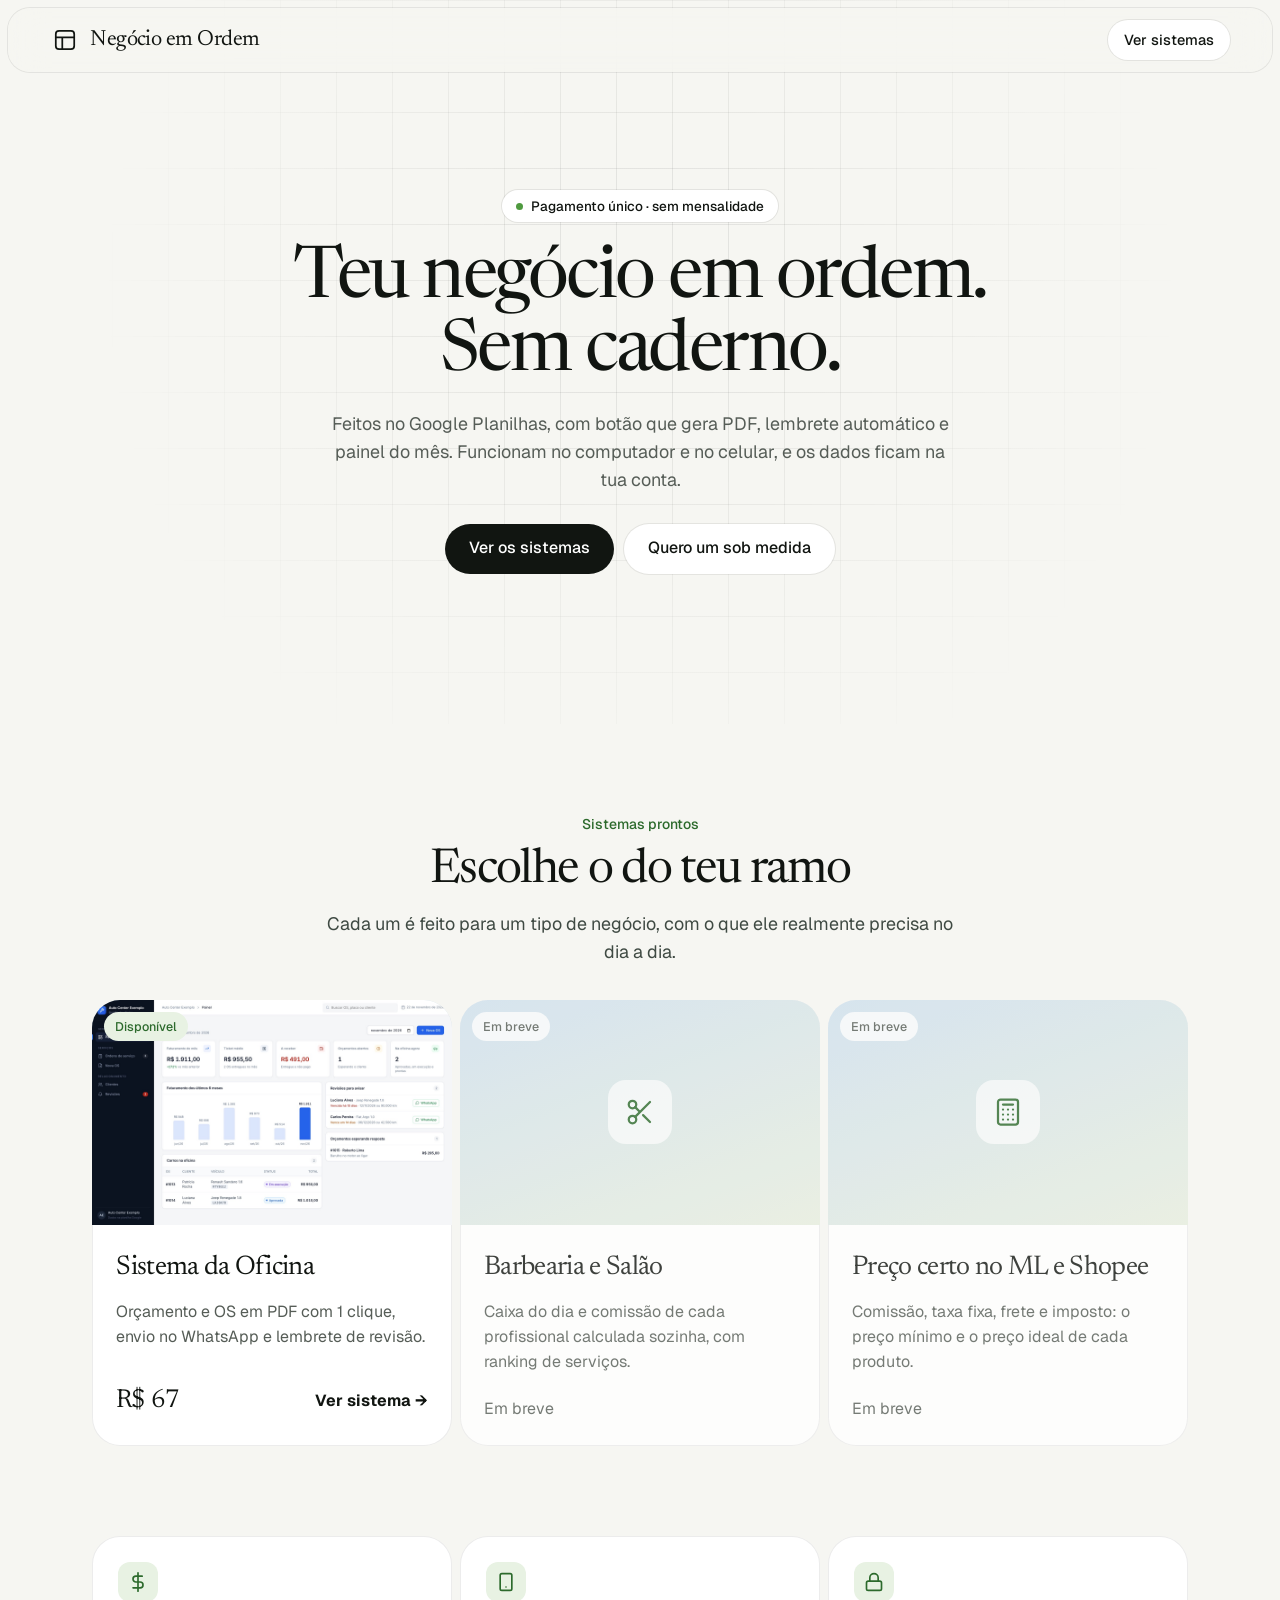
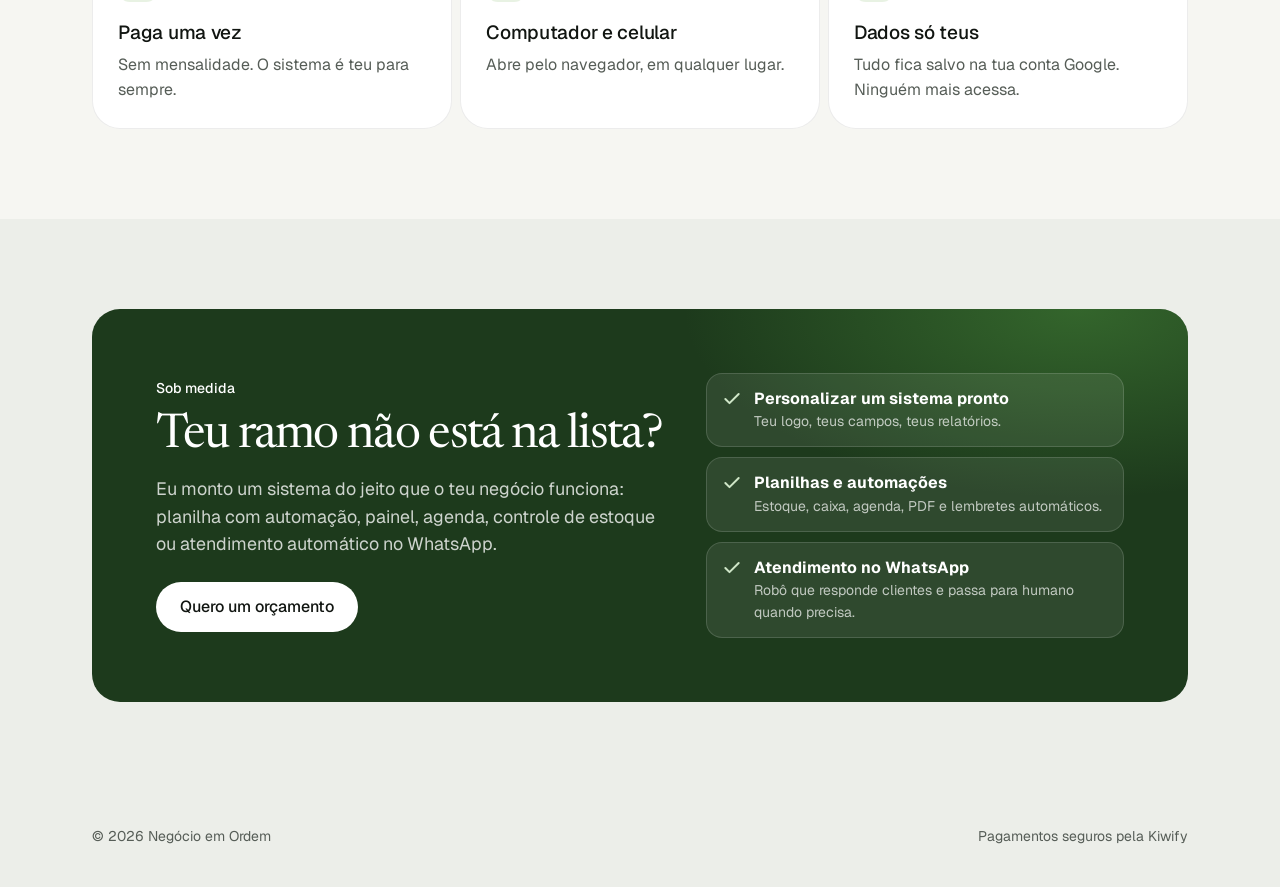
==== index.html @ 4cf7554f "Site Negócio em Ordem: vitrine e página do Sistema da Oficina Co-Authored-By: Claude Opus 5.5 <norep" ====
<!doctype html>
<html lang="pt-BR">
<head>
<meta charset="utf-8">
<meta name="viewport" content="width=device-width,initial-scale=1">
<title>Negócio em Ordem: sistemas prontos em planilha para pequenos negócios</title>
<meta name="description" content="Sistemas simples no Google Planilhas para oficina, salão, barbearia e quem vende online. Pagamento único, sem mensalidade. E sistema sob medida para o teu negócio.">
<link rel="preconnect" href="https://fonts.googleapis.com">
<link href="https://fonts.googleapis.com/css2?family=Newsreader:ital,opsz,wght@0,6..72,400;1,6..72,400&family=Geist:wght@400..600&display=swap" rel="stylesheet">
<link rel="stylesheet" href="estilo.css">
</head>
<body>

<header class="topo"><div class="wrap">
  <a class="marca" href="./"><span class="logo"><svg viewBox="0 0 24 24" fill="none" stroke-width="1.6" stroke-linecap="round" stroke-linejoin="round"><rect x="3.5" y="3.5" width="17" height="17" rx="3"/><path d="M3.5 9.5h17M9.5 20.5v-11"/></svg></span>Negócio em Ordem</a>
  <a class="btn btn-s btn-pq" href="#sistemas">Ver sistemas</a>
</div></header>

<section class="hero"><div class="wrap centro">
  <span class="tag"><i></i>Pagamento único · sem mensalidade</span>
  <h1>Teu negócio em ordem.<br>Sem caderno.</h1>
  <p class="sub">Feitos no Google Planilhas, com botão que gera PDF, lembrete automático e painel do mês. Funcionam no computador e no celular, e os dados ficam na tua conta.</p>
  <div class="acoes" style="justify-content:center">
    <a class="btn btn-p" href="#sistemas">Ver os sistemas</a>
    <a class="btn btn-s" href="#sob-medida">Quero um sob medida</a>
  </div>
</div></section>

<section class="claro" id="sistemas"><div class="wrap">
  <div class="centro" style="margin-bottom:34px">
    <div class="olho">Sistemas prontos</div>
    <h2>Escolhe o do teu ramo</h2>
    <p class="sub">Cada um é feito para um tipo de negócio, com o que ele realmente precisa no dia a dia.</p>
  </div>
  <div class="grade g3">
    <a class="card prod" href="oficina/">
      <div class="thumb"><span class="selo">Disponível</span><img src="oficina/img/oficina/painel.jpg" alt="Sistema da Oficina" loading="lazy"></div>
      <div class="corpo">
        <h3>Sistema da Oficina</h3>
        <p class="mut" style="margin:0">Orçamento e OS em PDF com 1 clique, envio no WhatsApp e lembrete de revisão.</p>
        <div class="rodape"><span class="preco">R$ 67</span><span style="color:var(--azul2);font-weight:700">Ver sistema →</span></div>
      </div>
    </a>
    <div class="card prod off">
      <div class="thumb"><span class="selo breve">Em breve</span><span class="ico"><svg viewBox="0 0 24 24" fill="none" stroke="currentColor" stroke-width="1.8" stroke-linecap="round" stroke-linejoin="round"><circle cx="6" cy="6" r="3"/><circle cx="6" cy="18" r="3"/><path d="M20 4 8.12 15.88M14.47 14.48 20 20M8.12 8.12 12 12"/></svg></span></div>
      <div class="corpo">
        <h3>Barbearia e Salão</h3>
        <p class="mut" style="margin:0">Caixa do dia e comissão de cada profissional calculada sozinha, com ranking de serviços.</p>
        <div class="rodape"><span class="mut">Em breve</span></div>
      </div>
    </div>
    <div class="card prod off">
      <div class="thumb"><span class="selo breve">Em breve</span><span class="ico"><svg viewBox="0 0 24 24" fill="none" stroke="currentColor" stroke-width="1.8" stroke-linecap="round" stroke-linejoin="round"><rect x="4" y="2" width="16" height="20" rx="2"/><path d="M8 6h8M8 10h.01M12 10h.01M16 10h.01M8 14h.01M12 14h.01M16 14h.01M8 18h.01M12 18h.01M16 18h.01"/></svg></span></div>
      <div class="corpo">
        <h3>Preço certo no ML e Shopee</h3>
        <p class="mut" style="margin:0">Comissão, taxa fixa, frete e imposto: o preço mínimo e o preço ideal de cada produto.</p>
        <div class="rodape"><span class="mut">Em breve</span></div>
      </div>
    </div>
  </div>
</div></section>

<section class="claro" style="padding-top:0"><div class="wrap">
  <div class="grade g3">
    <div class="card"><div class="ico"><svg viewBox="0 0 24 24" fill="none" stroke="currentColor" stroke-width="2" stroke-linecap="round" stroke-linejoin="round"><path d="M12 1v22M17 5H9.5a3.5 3.5 0 0 0 0 7h5a3.5 3.5 0 0 1 0 7H6"/></svg></div><h3>Paga uma vez</h3><p class="mut" style="margin:0">Sem mensalidade. O sistema é teu para sempre.</p></div>
    <div class="card"><div class="ico"><svg viewBox="0 0 24 24" fill="none" stroke="currentColor" stroke-width="2" stroke-linecap="round" stroke-linejoin="round"><rect x="5" y="2" width="14" height="20" rx="2"/><path d="M12 18h.01"/></svg></div><h3>Computador e celular</h3><p class="mut" style="margin:0">Abre pelo navegador, em qualquer lugar.</p></div>
    <div class="card"><div class="ico"><svg viewBox="0 0 24 24" fill="none" stroke="currentColor" stroke-width="2" stroke-linecap="round" stroke-linejoin="round"><rect x="3" y="11" width="18" height="11" rx="2"/><path d="M7 11V7a5 5 0 0 1 10 0v4"/></svg></div><h3>Dados só teus</h3><p class="mut" style="margin:0">Tudo fica salvo na tua conta Google. Ninguém mais acessa.</p></div>
  </div>
</div></section>

<section id="sob-medida"><div class="wrap">
  <div class="sob">
    <div>
      <div class="olho" style="color:var(--hl)">Sob medida</div>
      <h2>Teu ramo não está na lista?</h2>
      <p class="sub" style="margin-bottom:24px">Eu monto um sistema do jeito que o teu negócio funciona: planilha com automação, painel, agenda, controle de estoque ou atendimento automático no WhatsApp.</p>
      <a class="btn btn-p" id="btn-sob" href="#">Quero um orçamento</a>
    </div>
    <ul class="lista">
      <li><svg viewBox="0 0 24 24" fill="none" stroke="currentColor" stroke-width="2.4" stroke-linecap="round" stroke-linejoin="round"><path d="M20 6 9 17l-5-5"/></svg><div><b>Personalizar um sistema pronto</b><div class="mut" style="font-size:14px">Teu logo, teus campos, teus relatórios.</div></div></li>
      <li><svg viewBox="0 0 24 24" fill="none" stroke="currentColor" stroke-width="2.4" stroke-linecap="round" stroke-linejoin="round"><path d="M20 6 9 17l-5-5"/></svg><div><b>Planilhas e automações</b><div class="mut" style="font-size:14px">Estoque, caixa, agenda, PDF e lembretes automáticos.</div></div></li>
      <li><svg viewBox="0 0 24 24" fill="none" stroke="currentColor" stroke-width="2.4" stroke-linecap="round" stroke-linejoin="round"><path d="M20 6 9 17l-5-5"/></svg><div><b>Atendimento no WhatsApp</b><div class="mut" style="font-size:14px">Robô que responde clientes e passa para humano quando precisa.</div></div></li>
    </ul>
  </div>
</div></section>

<footer><div class="wrap">
  <span>© 2026 Negócio em Ordem</span>
  <span>Pagamentos seguros pela Kiwify</span>
</div></footer>

<script>
/* === CONFIGURAÇÃO: link do botão "Quero um orçamento" (WhatsApp, Instagram ou formulário) === */
var CONTATO_SOB_MEDIDA = "";
var b = document.getElementById('btn-sob');
if (CONTATO_SOB_MEDIDA) { b.href = CONTATO_SOB_MEDIDA; b.target = '_blank'; }
else { b.addEventListener('click', function (e) { e.preventDefault(); alert('Contato ainda não configurado.'); }); }
</script>
</body>
</html>
---- estilo.css ----
/* Vitrine da marca Negócio em Ordem: mesma identidade da página da Oficina (modelo Prado, Profitize) */
:root{
  --pagina:#eceee9; --papel:#f6f6f2; --tinta:#111511; --tinta-2:#565d57; --tinta-3:#8a918b;
  --fio:rgba(17,21,17,.08); --fio-forte:rgba(17,21,17,.16);
  --verde-900:#1d3a1c; --verde-700:#2c6a2c; --verde-500:#4f9a3f; --verde-200:#cfe6c7; --verde-100:#e8f2e3;
  --serifa:'Newsreader',Georgia,serif; --sans:'Geist',system-ui,-apple-system,'Segoe UI',sans-serif;
  --ease:cubic-bezier(0.22,1,0.36,1); --margem:8px; --r-card:28px;
}
@media (max-width:760px){ :root{ --margem:6px; --r-card:22px; } }
*{box-sizing:border-box}
html{scroll-behavior:smooth;background:var(--pagina)}
body{margin:0;font-family:var(--sans);background:var(--pagina);color:var(--tinta);-webkit-font-smoothing:antialiased;line-height:1.55}
img,video{max-width:100%;height:auto;display:block}
a{color:inherit;text-decoration:none}
.wrap{max-width:1180px;margin:0 auto;padding:0 clamp(20px,3.3vw,48px)}
.hl{font-style:italic;color:var(--verde-700)}
.mut{color:var(--tinta-2)}
:focus-visible{outline:2px solid var(--verde-700);outline-offset:3px;border-radius:10px}

/* topo */
.topo{position:fixed;z-index:20;top:var(--margem);left:var(--margem);right:var(--margem);border-radius:22px;background:rgba(246,246,242,.72);-webkit-backdrop-filter:blur(18px) saturate(1.3);backdrop-filter:blur(18px) saturate(1.3);box-shadow:0 0 0 1px var(--fio)}
.topo .wrap{display:flex;align-items:center;justify-content:space-between;height:64px;gap:16px;max-width:none}
.marca{display:flex;align-items:center;gap:10px;font-family:var(--serifa);font-size:22px;letter-spacing:-.025em}
.logo{width:30px;height:30px;display:grid;place-items:center}
.logo svg{width:26px;height:26px;stroke:var(--tinta)}

/* botões em pílula */
.btn{position:relative;isolation:isolate;overflow:hidden;display:inline-flex;align-items:center;justify-content:center;gap:9px;height:50px;padding:0 24px;border-radius:999px;font-weight:500;font-size:16px;white-space:nowrap;border:0;cursor:pointer;transition:transform .32s var(--ease)}
.btn::before{content:'';position:absolute;z-index:-1;left:-10%;right:-10%;top:100%;height:140%;border-radius:50% 50% 0 0;transition:top .6s var(--ease)}
.btn:hover::before{top:-20%}
.btn:active{transform:scale(.97)}
.btn-p{background:var(--tinta);color:#fff}
.btn-p::before{background:var(--verde-900)}
.btn-s{background:#fff;color:var(--tinta);box-shadow:0 0 0 1px var(--fio)}
.btn-s::before{background:var(--verde-100)}
.btn-pq{height:40px;padding:0 16px;font-size:14.5px}

/* hero com o céu */
.hero{position:relative;overflow:hidden;padding:190px 0 150px;background:var(--papel)}
.hero::before{content:'';position:absolute;inset:0;background-image:linear-gradient(var(--fio) 1px,transparent 1px),linear-gradient(90deg,var(--fio) 1px,transparent 1px);background-size:56px 56px;mask-image:radial-gradient(circle at 50% 40%,#000 15%,transparent 70%)}
.hero::after{content:none}
.hero .wrap{position:relative;z-index:1}
.tag{display:inline-flex;align-items:center;gap:8px;height:32px;padding:0 14px;border-radius:999px;background:#fff;box-shadow:0 0 0 1px var(--fio);-webkit-backdrop-filter:blur(10px);backdrop-filter:blur(10px);font-size:13.5px;font-weight:500}
.tag i{width:7px;height:7px;border-radius:50%;background:var(--verde-500);display:inline-block}
h1,h2{font-family:var(--serifa);font-weight:400;letter-spacing:-.035em;line-height:1.02;margin:0}
h1{font-size:clamp(40px,5.6vw,92px);margin:22px 0 20px}
h2{font-size:clamp(32px,3.75vw,60px);margin-bottom:14px}
h3{font-size:19px;font-weight:500;letter-spacing:-.015em;margin:0 0 6px}
.sub{font-size:clamp(16px,1.4vw,19px);color:#3f4a43;max-width:640px;margin:0 0 30px}
.acoes{display:flex;gap:10px;flex-wrap:wrap;align-items:center}
.centro{text-align:center}
.centro .sub{margin-left:auto;margin-right:auto}
.olho{font-size:14px;color:var(--verde-700);font-weight:500;margin-bottom:12px}

section{padding:90px 0}
.claro{background:var(--papel)}
.grade{display:grid;gap:var(--margem)}
.g3{grid-template-columns:repeat(3,1fr)}
.card{background:#fff;border-radius:var(--r-card);padding:26px;box-shadow:inset 0 0 0 1px var(--fio)}
.ico{width:40px;height:40px;border-radius:12px;display:grid;place-items:center;background:var(--verde-100);color:var(--verde-700);margin-bottom:16px}
.ico svg{width:20px;height:20px}

/* produtos */
.prod{display:flex;flex-direction:column;padding:0;overflow:hidden;transition:transform .6s var(--ease),box-shadow .5s var(--ease)}
a.prod:hover{transform:translateY(-4px);box-shadow:inset 0 0 0 1px var(--fio-forte),0 24px 50px -24px rgba(17,21,17,.3)}
.prod .thumb{aspect-ratio:16/10;position:relative;overflow:hidden;display:grid;place-items:center;background:linear-gradient(160deg,#cfe0ee,#e7eedf)}
.prod .thumb img{width:100%;height:100%;object-fit:cover;object-position:top left}
.prod .thumb .ico{width:64px;height:64px;border-radius:18px;background:rgba(255,255,255,.7);color:var(--verde-700);margin:0}
.prod .thumb .ico svg{width:30px;height:30px}
.prod .corpo{padding:22px 24px 24px;display:flex;flex-direction:column;gap:6px;flex:1}
.prod h3{font-family:var(--serifa);font-weight:400;font-size:27px;letter-spacing:-.025em}
.prod .rodape{display:flex;justify-content:space-between;align-items:center;margin-top:auto;padding-top:16px}
.preco{font-family:var(--serifa);font-size:26px;letter-spacing:-.03em}
.selo{position:absolute;top:12px;left:12px;font-size:12.5px;font-weight:500;padding:5px 11px;border-radius:999px;background:var(--verde-100);color:var(--verde-700)}
.selo.breve{background:rgba(255,255,255,.8);color:var(--tinta-2)}
.prod.off{opacity:.8}

/* sob medida */
.sob{display:grid;grid-template-columns:1.1fr .9fr;gap:40px;align-items:center;background:var(--verde-900);color:#fff;border-radius:var(--r-card);padding:clamp(28px,5vw,64px);position:relative;isolation:isolate;overflow:hidden}
.sob::before{content:'';position:absolute;inset:0;z-index:-1;background:radial-gradient(60% 80% at 90% 0%,rgba(79,154,63,.45),transparent 60%)}
.sob .sub{color:rgba(255,255,255,.78)}
.sob .olho{color:var(--verde-200)}
.sob .btn-p{background:#fff;color:var(--tinta)}
.sob .btn-p::before{background:var(--verde-200)}
.lista{list-style:none;padding:0;margin:0;display:grid;gap:10px}
.lista li{display:flex;gap:12px;align-items:flex-start;background:rgba(255,255,255,.08);border-radius:16px;padding:14px 16px;box-shadow:inset 0 0 0 1px rgba(255,255,255,.14)}
.lista svg{flex:none;width:20px;height:20px;color:var(--verde-200);margin-top:2px}
.lista .mut{color:rgba(255,255,255,.7)}

footer{padding:34px 0 40px;color:var(--tinta-2);font-size:14px}
footer .wrap{display:flex;justify-content:space-between;gap:16px;flex-wrap:wrap}

@media (max-width:860px){
  .g3,.sob{grid-template-columns:1fr}
  section{padding:64px 0}
  .hero{padding:130px 0 100px}
}
.hero .sub{color:var(--tinta-2)}
/* sem véu */ .hero .wrap::before{display:none;content:'';position:absolute;z-index:-1;left:50%;top:40%;width:min(900px,100%);height:120%;transform:translate(-50%,-50%);background:radial-gradient(closest-side,rgba(236,240,238,.55),transparent);pointer-events:none}
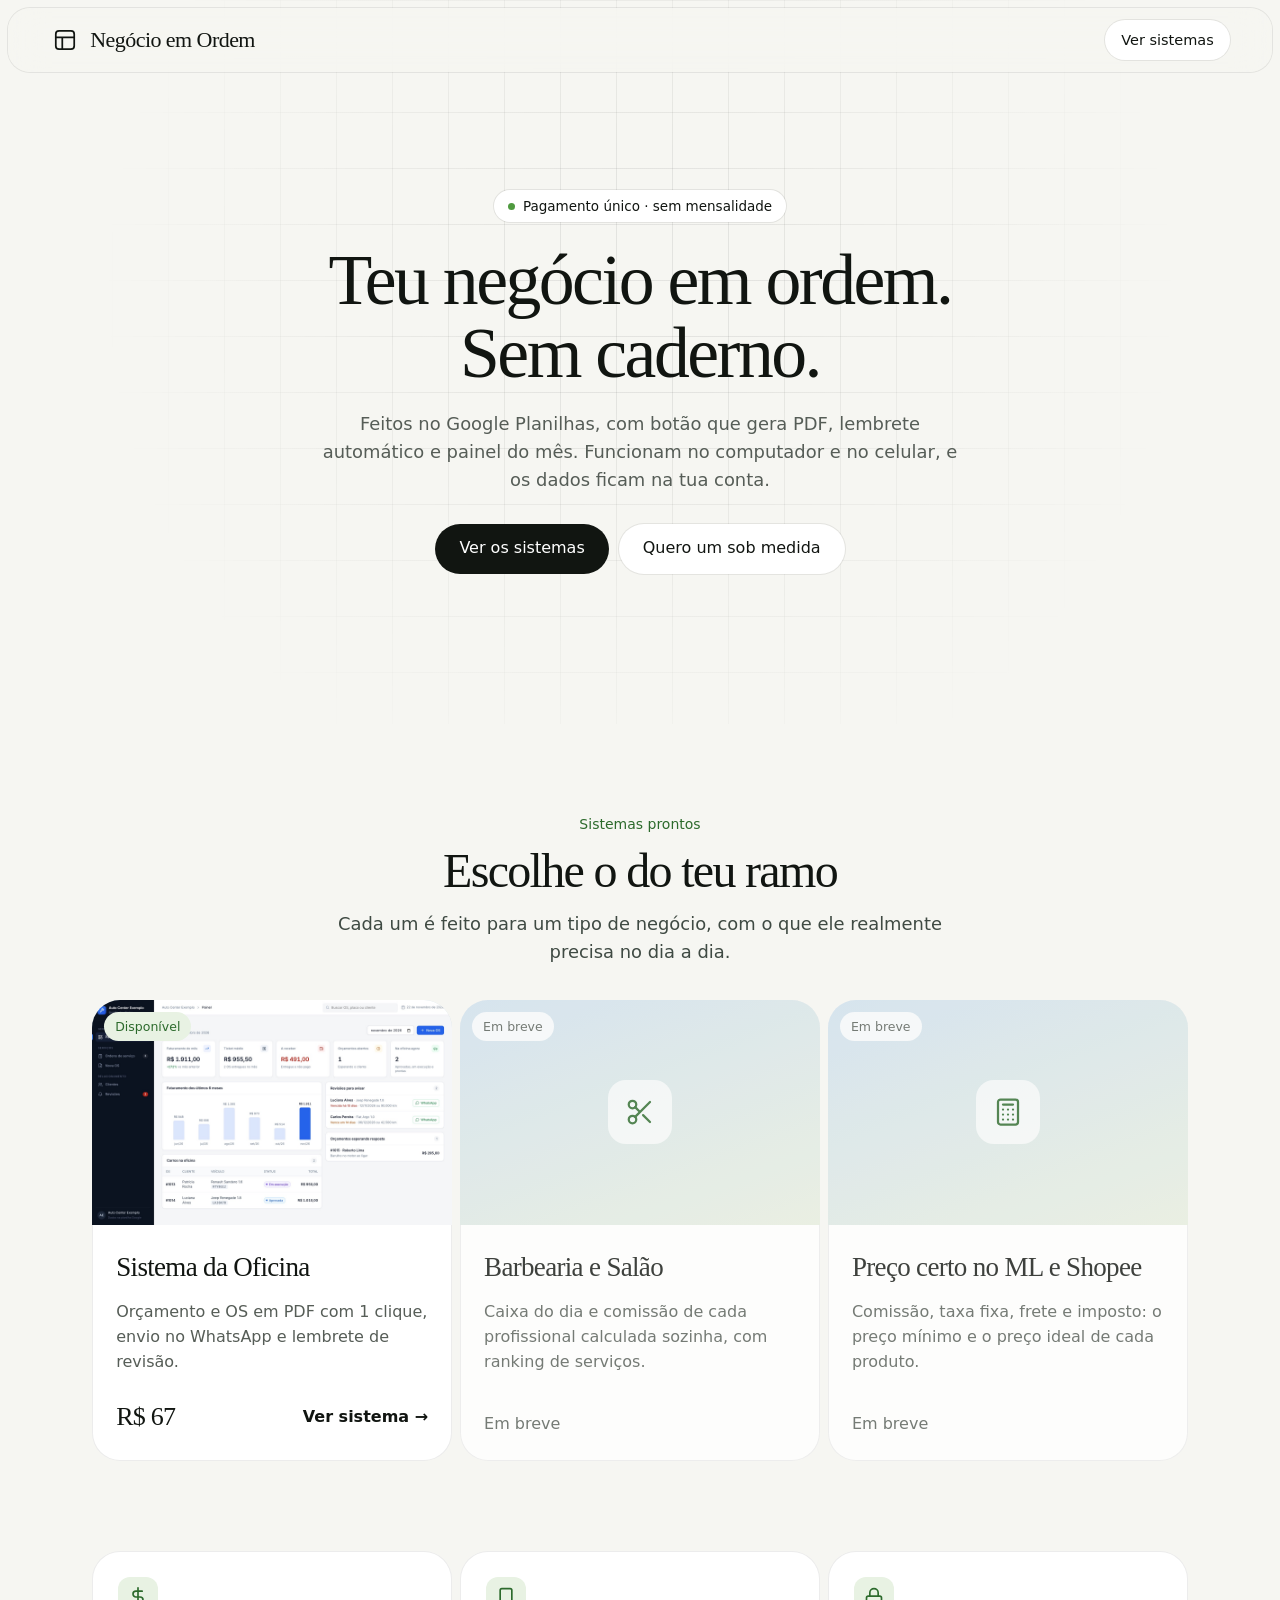
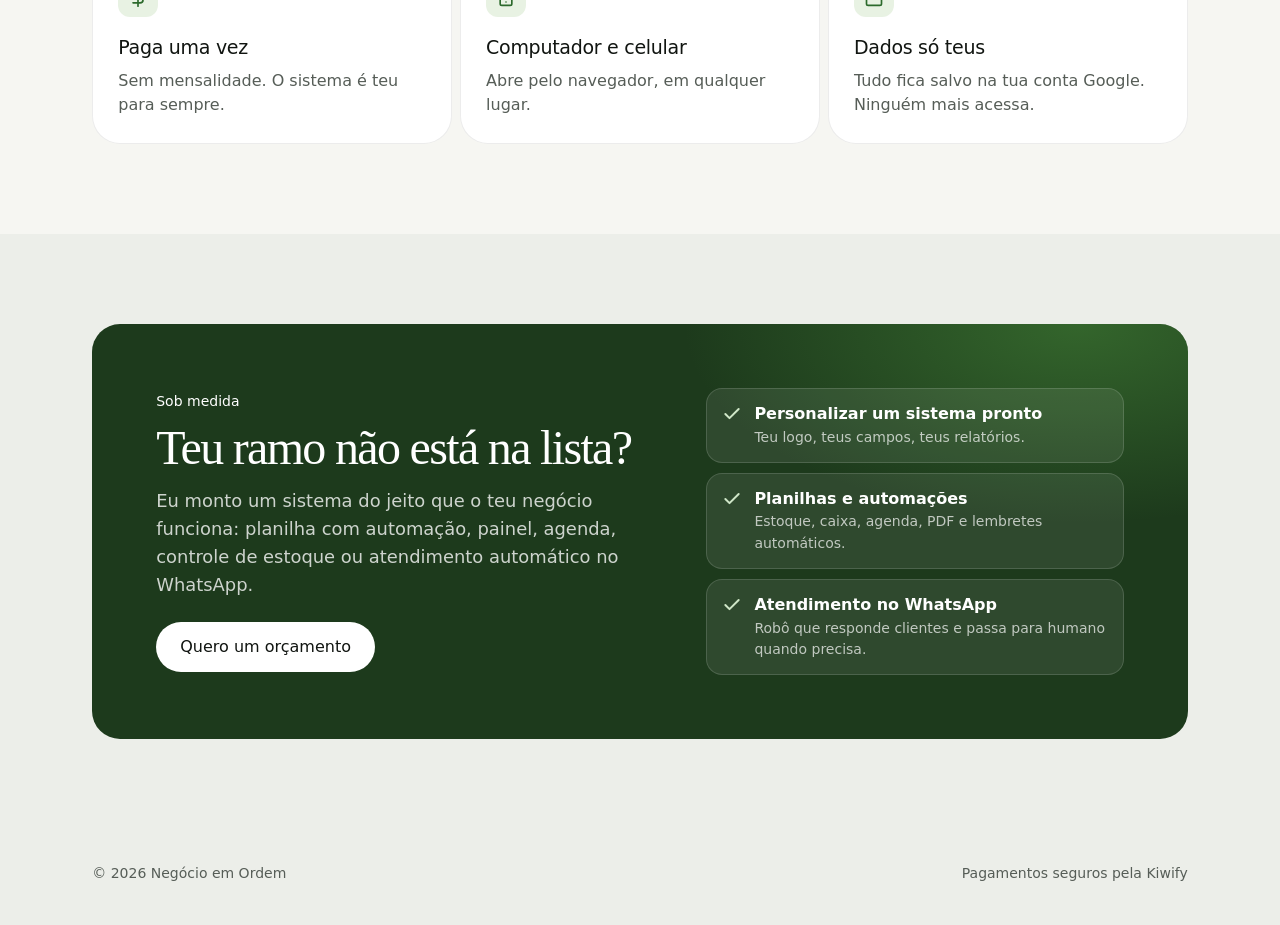
==== commit cc2cb152: "Segurança: política de conteúdo (CSP) e de referência nas duas páginas Co-Authored-By: Claude Opus 5" ====
--- a/index.html
+++ b/index.html
@@ -2,6 +2,8 @@
 <html lang="pt-BR">
 <head>
 <meta charset="utf-8">
+<meta http-equiv="Content-Security-Policy" content="default-src 'self'; script-src 'self' 'unsafe-inline'; style-src 'self' 'unsafe-inline' https://fonts.googleapis.com; font-src https://fonts.gstatic.com; img-src 'self' data:; connect-src 'self'; object-src 'none'; base-uri 'self'; form-action 'none'; upgrade-insecure-requests">
+<meta name="referrer" content="strict-origin-when-cross-origin">
 <meta name="viewport" content="width=device-width,initial-scale=1">
 <title>Negócio em Ordem: sistemas prontos em planilha para pequenos negócios</title>
 <meta name="description" content="Sistemas simples no Google Planilhas para oficina, salão, barbearia e quem vende online. Pagamento único, sem mensalidade. E sistema sob medida para o teu negócio.">
